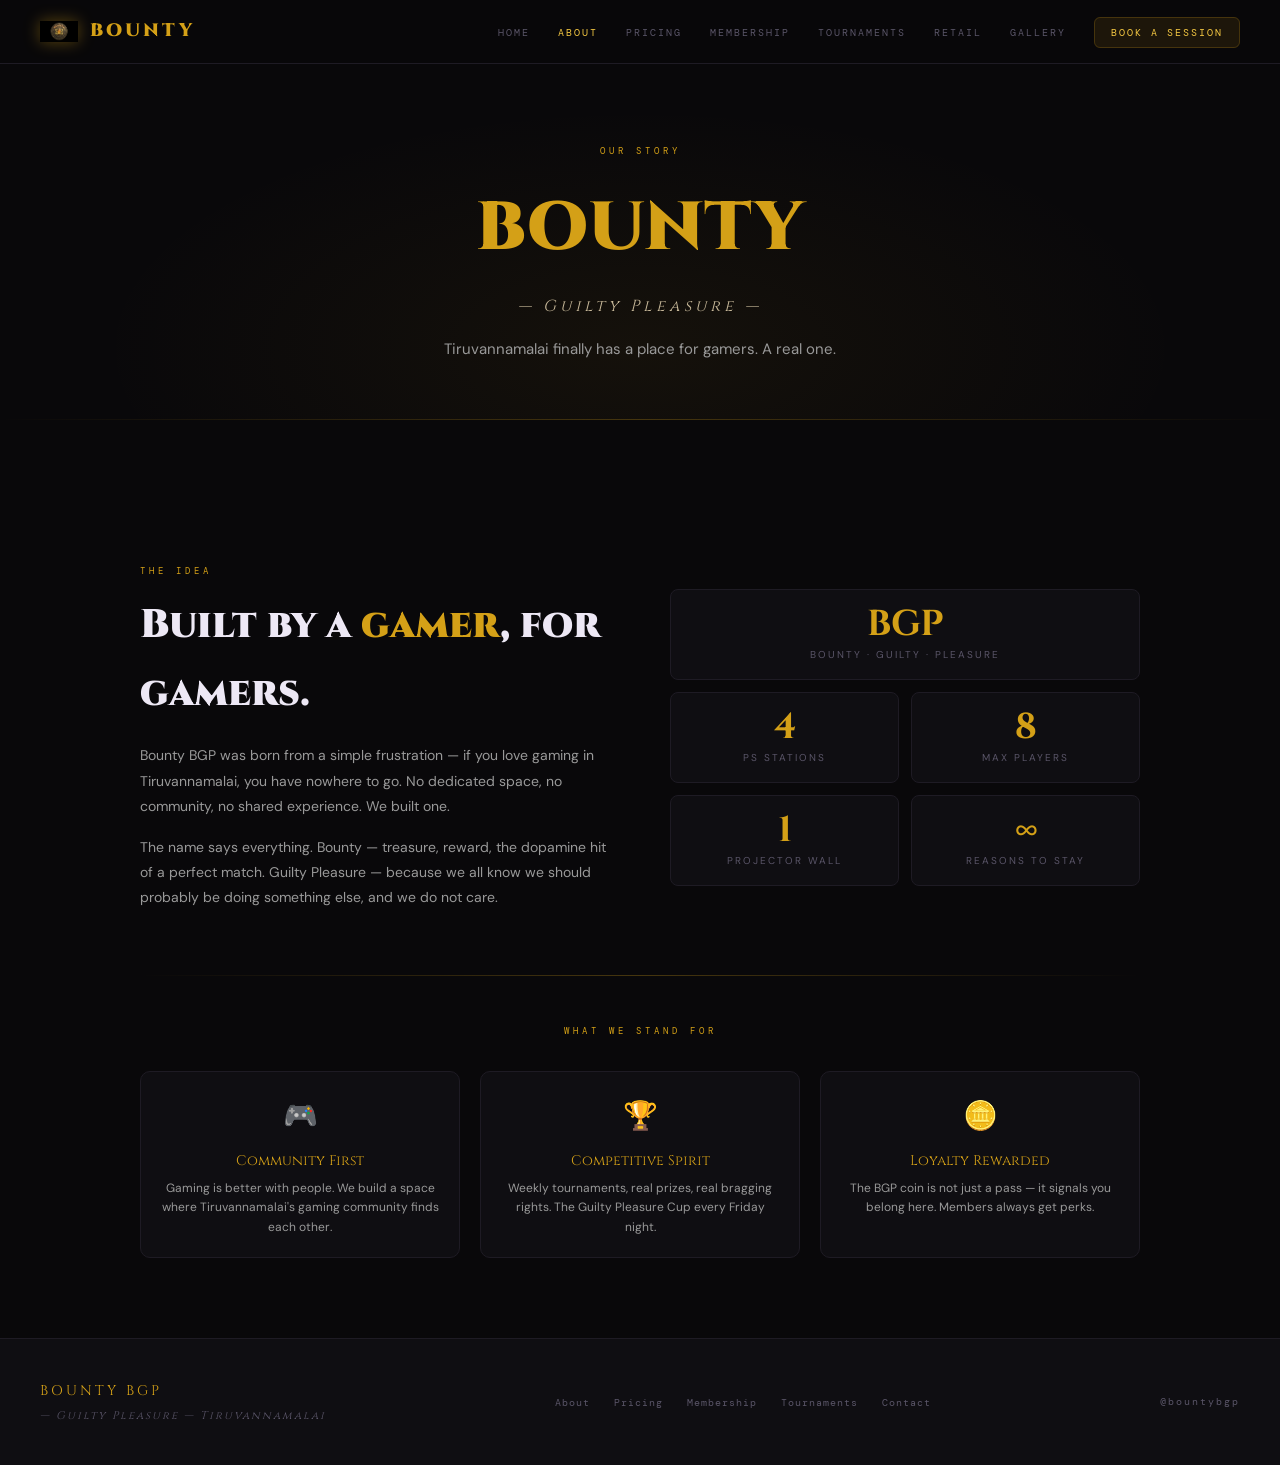
==== about.html @ 664455be "Add files via upload" ====
<!DOCTYPE html>
<html lang="en">
<head>
<meta charset="UTF-8"/>
<meta name="viewport" content="width=device-width,initial-scale=1.0"/>
<title>About · Bounty BGP</title>
<link rel="stylesheet" href="../css/style.css"/>
<style>
.page-hero{padding:80px 0 56px;text-align:center;background:radial-gradient(ellipse at 50% 80%,rgba(212,160,23,.06) 0%,transparent 60%)}
.page-hero h1{color:var(--gold);margin-bottom:6px}
.tag-line{font-family:"Cinzel",serif;font-size:16px;font-style:italic;color:var(--parchment);letter-spacing:4px;margin-bottom:16px}
.about-grid{display:grid;grid-template-columns:1fr 1fr;gap:60px;align-items:center;padding:64px 0}
.sb{background:var(--surface);border:1px solid var(--border);border-radius:8px;padding:16px;text-align:center}
.bn{font-family:"Cinzel",serif;font-size:36px;font-weight:700;color:var(--gold);line-height:1}
.bl{font-size:10px;color:var(--muted);letter-spacing:2px;text-transform:uppercase;margin-top:4px}
.vc{background:var(--surface);border:1px solid var(--border);border-radius:10px;padding:20px;text-align:center}
.vi{font-size:28px;margin-bottom:10px}
.vt{font-family:"Cinzel",serif;font-size:14px;color:var(--gold);margin-bottom:6px}
.vd{font-size:12px;color:#999;line-height:1.6}
</style>
</head>
<body>
<nav>
  <a href="../index.html" class="nav-brand">
    <img class="nav-coin" src="[data-uri]" alt="BGP"/>
    <span class="nav-title">BOUNTY</span>
  </a>
  <ul class="nav-links"><li><a href="../index.html">Home</a></li>
<li><a href="about.html" class="active">About</a></li>
<li><a href="pricing.html">Pricing</a></li>
<li><a href="membership.html">Membership</a></li>
<li><a href="tournaments.html">Tournaments</a></li>
<li><a href="retail.html">Retail</a></li>
<li><a href="gallery.html">Gallery</a></li>
<li><a href="contact.html" class="nav-book">Book a Session</a></li></ul>
</nav>

<section class="page-hero"><div class="container">
  <div class="section-label">Our Story</div><h1>BOUNTY</h1>
  <div class="tag-line">— Guilty Pleasure —</div>
  <p style="color:#999;max-width:500px;margin:0 auto;font-size:15px;line-height:1.8">Tiruvannamalai finally has a place for gamers. A real one.</p>
</div></section>
<div class="divider"></div>
<section><div class="container">
  <div class="about-grid">
    <div>
      <div class="section-label">The Idea</div>
      <h2>Built by a <span class="gold">gamer</span>, for gamers.</h2>
      <p style="color:#999;margin:16px 0;line-height:1.8">Bounty BGP was born from a simple frustration — if you love gaming in Tiruvannamalai, you have nowhere to go. No dedicated space, no community, no shared experience. We built one.</p>
      <p style="color:#999;line-height:1.8">The name says everything. Bounty — treasure, reward, the dopamine hit of a perfect match. Guilty Pleasure — because we all know we should probably be doing something else, and we do not care.</p>
    </div>
    <div style="display:grid;grid-template-columns:1fr 1fr;gap:12px">
      <div class="sb" style="grid-column:span 2"><div class="bn">BGP</div><div class="bl">Bounty &middot; Guilty &middot; Pleasure</div></div>
      <div class="sb"><div class="bn">4</div><div class="bl">PS Stations</div></div>
      <div class="sb"><div class="bn">8</div><div class="bl">Max Players</div></div>
      <div class="sb"><div class="bn">1</div><div class="bl">Projector Wall</div></div>
      <div class="sb"><div class="bn">&#8734;</div><div class="bl">Reasons to Stay</div></div>
    </div>
  </div>
  <div class="divider" style="margin:0 0 48px"></div>
  <div class="section-label" style="text-align:center;margin-bottom:32px">What We Stand For</div>
  <div class="grid-3">
    <div class="vc"><div class="vi">&#x1F3AE;</div><div class="vt">Community First</div><div class="vd">Gaming is better with people. We build a space where Tiruvannamalai&apos;s gaming community finds each other.</div></div>
    <div class="vc"><div class="vi">&#x1F3C6;</div><div class="vt">Competitive Spirit</div><div class="vd">Weekly tournaments, real prizes, real bragging rights. The Guilty Pleasure Cup every Friday night.</div></div>
    <div class="vc"><div class="vi">&#x1FA99;</div><div class="vt">Loyalty Rewarded</div><div class="vd">The BGP coin is not just a pass — it signals you belong here. Members always get perks.</div></div>
  </div>
</div></section>
<footer>
  <div><div class="footer-brand">BOUNTY BGP</div><div class="footer-tagline">— Guilty Pleasure — Tiruvannamalai</div></div>
  <ul class="footer-links">
    <li><a href="about.html">About</a></li>
    <li><a href="pricing.html">Pricing</a></li>
    <li><a href="membership.html">Membership</a></li>
    <li><a href="tournaments.html">Tournaments</a></li>
    <li><a href="contact.html">Contact</a></li>
  </ul>
  <div class="footer-social">@bountybgp</div>
</footer>
</body>
</html>
---- css/style.css ----
@import url('https://fonts.googleapis.com/css2?family=Cinzel:wght@400;700;900&family=DM+Sans:ital,wght@0,300;0,400;0,500;0,600;1,400&family=DM+Mono:wght@400;500&display=swap');

:root {
  --gold: #D4A017;
  --gold-light: #F5C842;
  --gold-dim: rgba(212,160,23,0.1);
  --gold-border: rgba(212,160,23,0.22);
  --dark: #09080A;
  --surface: #0F0E12;
  --surface2: #141218;
  --border: #1E1B24;
  --muted: #5A5568;
  --white: #EDE8F5;
  --parchment: #C8B99A;
}
* { margin:0; padding:0; box-sizing:border-box; }
body { background:var(--dark); color:var(--white); font-family:'DM Sans',sans-serif; font-size:14px; line-height:1.7; min-height:100vh; }

/* NAV */
nav { position:sticky; top:0; z-index:100; background:rgba(9,8,10,0.95); backdrop-filter:blur(12px); border-bottom:1px solid var(--border); padding:0 40px; display:flex; align-items:center; justify-content:space-between; height:64px; }
.nav-brand { display:flex; align-items:center; gap:12px; text-decoration:none; }
.nav-coin { width:38px; height:38px; object-fit:contain; filter:drop-shadow(0 0 8px rgba(212,160,23,0.4)); }
.nav-title { font-family:'Cinzel',serif; font-size:18px; font-weight:900; color:var(--gold); letter-spacing:3px; }
.nav-links { display:flex; align-items:center; gap:28px; list-style:none; }
.nav-links a { font-family:'DM Mono',monospace; font-size:10px; letter-spacing:2px; text-transform:uppercase; color:var(--muted); text-decoration:none; transition:color 0.2s; }
.nav-links a:hover, .nav-links a.active { color:var(--gold-light); }
.nav-book { background:var(--gold-dim); border:1px solid var(--gold-border) !important; border-radius:6px; padding:8px 16px; color:var(--gold-light) !important; }
.nav-book:hover { background:rgba(212,160,23,0.2) !important; }

/* LAYOUT */
.container { max-width:1080px; margin:0 auto; padding:0 40px; }
section { padding:80px 0; }

/* TYPE */
.section-label { font-family:'DM Mono',monospace; font-size:9px; letter-spacing:4px; text-transform:uppercase; color:var(--gold); margin-bottom:12px; }
h1, h2 { font-family:'Cinzel',serif; font-weight:900; }
h1 { font-size:clamp(36px,6vw,68px); }
h2 { font-size:clamp(24px,4vw,40px); color:var(--white); }
.gold { color:var(--gold); }
.parchment { color:var(--parchment); }
.muted { color:var(--muted); }

/* DIVIDER */
.divider { height:1px; background:linear-gradient(90deg,transparent,var(--gold),transparent); opacity:0.3; }

/* CARDS */
.card { background:var(--surface); border:1px solid var(--border); border-radius:12px; padding:24px 28px; position:relative; overflow:hidden; }
.card::before { content:''; position:absolute; top:0; left:0; right:0; height:2px; background:linear-gradient(90deg,var(--gold),transparent); }
.grid-2 { display:grid; grid-template-columns:1fr 1fr; gap:20px; }
.grid-3 { display:grid; grid-template-columns:1fr 1fr 1fr; gap:20px; }
.grid-4 { display:grid; grid-template-columns:repeat(4,1fr); gap:16px; }

/* BUTTONS */
.btn { display:inline-block; font-family:'DM Mono',monospace; font-size:11px; letter-spacing:2px; text-transform:uppercase; padding:14px 28px; border-radius:8px; text-decoration:none; transition:all 0.2s; cursor:pointer; border:none; }
.btn-gold { background:var(--gold); color:var(--dark); font-weight:600; }
.btn-gold:hover { background:var(--gold-light); }
.btn-outline { background:transparent; border:1px solid var(--gold-border); color:var(--gold-light); }
.btn-outline:hover { background:var(--gold-dim); }

/* FOOTER */
footer { background:var(--surface); border-top:1px solid var(--border); padding:40px; display:flex; justify-content:space-between; align-items:center; }
.footer-brand { font-family:'Cinzel',serif; font-size:14px; color:var(--gold); letter-spacing:3px; }
.footer-tagline { font-family:'Cinzel',serif; font-size:11px; font-style:italic; color:var(--muted); letter-spacing:2px; margin-top:4px; }
.footer-links { display:flex; gap:24px; list-style:none; }
.footer-links a { font-family:'DM Mono',monospace; font-size:10px; letter-spacing:1px; color:var(--muted); text-decoration:none; }
.footer-links a:hover { color:var(--gold-light); }
.footer-social { font-family:'DM Mono',monospace; font-size:10px; color:var(--muted); letter-spacing:2px; }

/* RESPONSIVE */
@media(max-width:768px) {
  nav { padding:0 20px; }
  .nav-links { display:none; }
  .container { padding:0 20px; }
  section { padding:48px 0; }
  .grid-2,.grid-3,.grid-4 { grid-template-columns:1fr; }
  footer { flex-direction:column; gap:20px; text-align:center; }
}
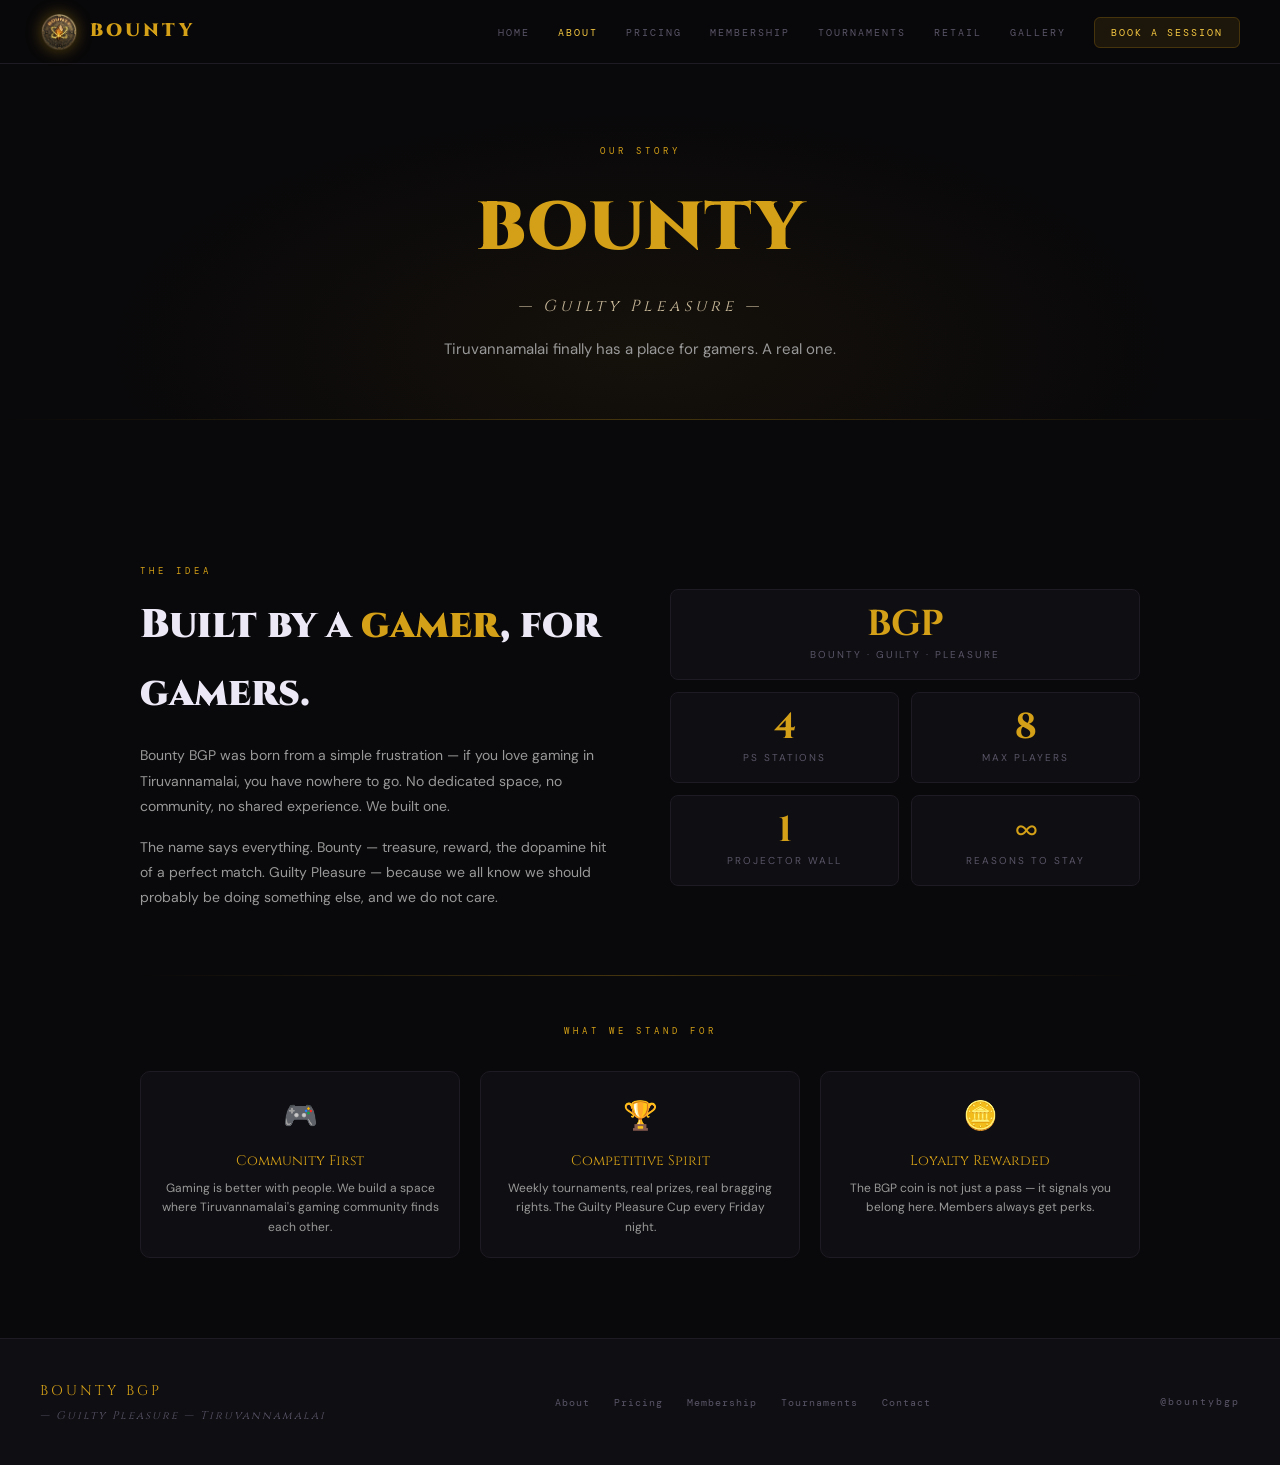
==== commit 98aa7632: "Admin panel included with inventory" ====
--- a/about.html
+++ b/about.html
@@ -22,7 +22,7 @@
 <body>
 <nav>
   <a href="../index.html" class="nav-brand">
-    <img class="nav-coin" src="[data-uri]" alt="BGP"/>
+    <img class="nav-coin" src="[data-uri]" alt="BGP"/>
     <span class="nav-title">BOUNTY</span>
   </a>
   <ul class="nav-links"><li><a href="../index.html">Home</a></li>
--- a/css/style.css
+++ b/css/style.css
@@ -19,7 +19,7 @@
 /* NAV */
 nav { position:sticky; top:0; z-index:100; background:rgba(9,8,10,0.95); backdrop-filter:blur(12px); border-bottom:1px solid var(--border); padding:0 40px; display:flex; align-items:center; justify-content:space-between; height:64px; }
 .nav-brand { display:flex; align-items:center; gap:12px; text-decoration:none; }
-.nav-coin { width:38px; height:38px; object-fit:contain; filter:drop-shadow(0 0 8px rgba(212,160,23,0.4)); }
+.nav-coin { width:38px; height:38px; object-fit:contain; filter:drop-shadow(0 0 8px rgba(212,160,23,0.4)) }
 .nav-title { font-family:'Cinzel',serif; font-size:18px; font-weight:900; color:var(--gold); letter-spacing:3px; }
 .nav-links { display:flex; align-items:center; gap:28px; list-style:none; }
 .nav-links a { font-family:'DM Mono',monospace; font-size:10px; letter-spacing:2px; text-transform:uppercase; color:var(--muted); text-decoration:none; transition:color 0.2s; }
